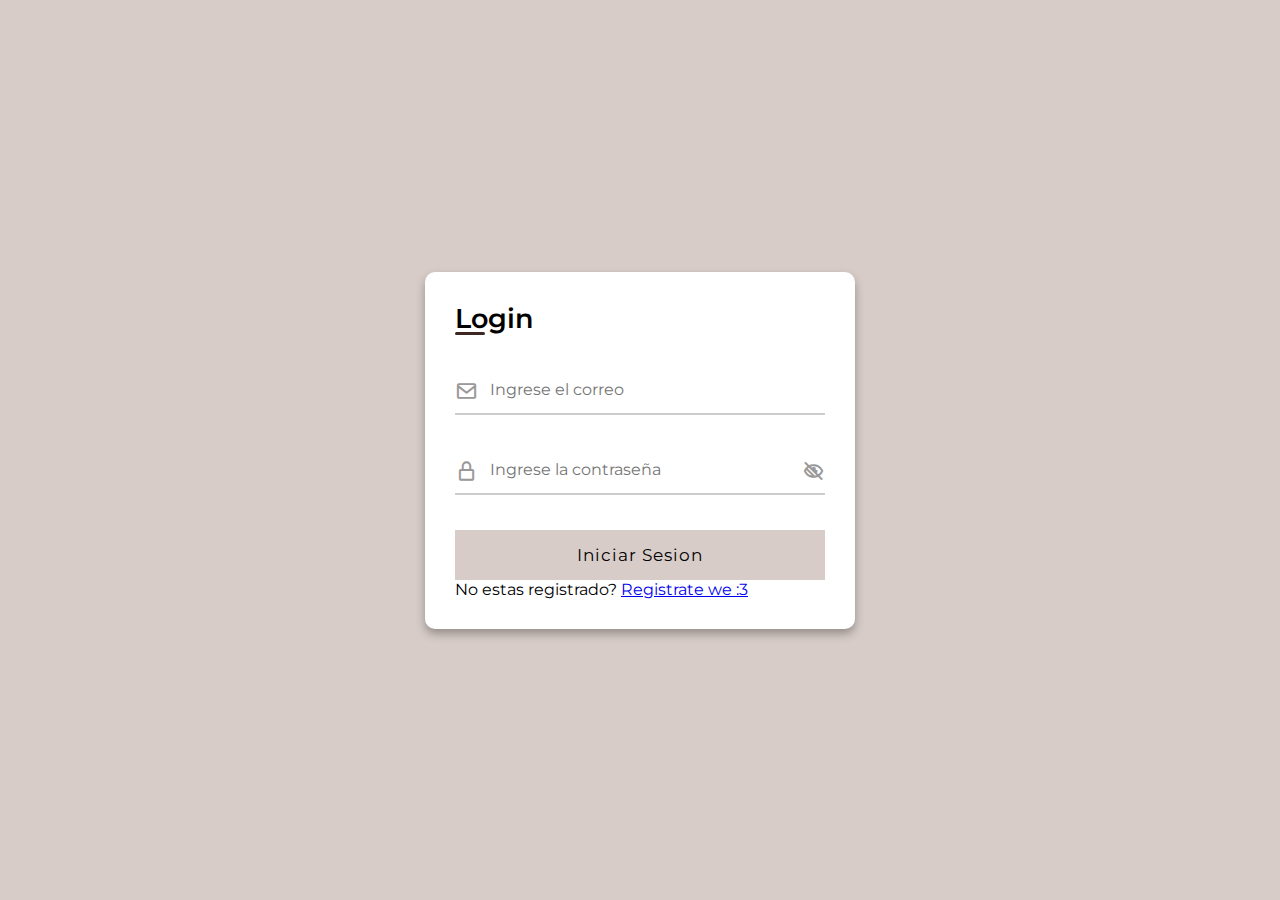
==== login.html @ ae37c012 "login" ====
<!DOCTYPE html>
<html lang="en">

<head>
    <meta charset="UTF-8">
    <meta http-equiv="X-UA-Compatible" content="IE=edge">
    <meta name="viewport" content="width=device-width, initial-scale=1.0">
    <title> Login </title>

    <!-- CSS -->
    <link rel="stylesheet" href="/Css/login.css">

    <!-- ICONOS -->
    <link href='https://unpkg.com/boxicons@2.1.4/css/boxicons.min.css' rel='stylesheet'>
</head>

<body>

    <div class="container">
        <div class="form">
            <div class="form-login">
                <span class="title"> Login </span>
                <form action="#" method="post">
                    <div class="input-field">
                        <input type="email" name="email" id="email" placeholder="Ingrese el correo" required>
                        <i class='bx bx-envelope icon'></i>
                    </div>
                    <div class="input-field">
                        <input type="password" name="contrasena" id="contrasena" placeholder="Ingrese la contraseña" required>
                        <i class='bx bx-lock-alt icon'></i>
                        <i class='bx bx-low-vision showHidePw' ></i>
                    </div>

                    <div class="input-field button">
                       <input type="button" value="Iniciar Sesion">
                    </div>
                </form>
                <div class="login-signup">
                    <span class="text"> No estas registrado? 
                        <a href="registro.html" class="text signup-text"> Registrate we :3 </a>
                    </span>
                </div>
            </div>
        </div>
    </div>
</body>

</html>
---- Css/login.css ----
@import url('https://fonts.googleapis.com/css2?family=Montserrat:wght@300;400;500;600&display=swap');

* {
    font-family: 'Montserrat', sans-serif;
    margin: 0;
    padding: 0;
    box-sizing: border-box;
}

body {
    height: 100vh;
    display: flex;
    align-items: center;
    justify-content: center;
    background-color: #D7CCC8;
}


.container {
    position: relative;
    max-width: 430px;
    width: 100%;
    background: #FFFFFF;
    box-shadow: 0 5px 10px rgb(0, 0, 0, 0.3);
    border-radius: 10px;
}

.container .form {
    padding: 30px;
}

.container .form .title {
    position: relative;
    font-size: 27px;
    font-weight: 600;
}

.form .title::before {
    content: '';
    position: absolute;
    left: 0;
    bottom: 0;
    height: 3px;
    width: 30px;
    background-color: #3E2723;
    border-radius: 25px;
}

.form .input-field {
    margin-top: 30px;
    position: relative;
    background-color: #D7CCC8;
    height: 50px;
    width: 100%;
    margin-top: 30px;
}

.input-field input {
    height: 100%;
    width: 100%;
    position: absolute;
    padding: 0 35px;
    border: none;
    outline: none;
    border-bottom: 2px solid #ccc;
    border-top: 2px solid transparent;
    transition: all 0.2s ease;
    font-size: 16px;
}


.input-field i {
    position: absolute;
    top: 50%; 
    transform: translateY(-50%);
    color: #999;
    font-size: 23px;
    transition: all 0.2s ease;
}

.input-field i.icon {
    left: 0;
}

.input-field i.showHidePw {
    right: 0;
}

/*Aparece la linea de color en el campo cuando pasa el cursor*/
.input-field input:is(:focus, :valid) {
    border-bottom-color: #424242;
}


.form .button{
    margin-top: 35px;  
}

.form .button input{
    border: none;
    background-color: #D7CCC8;
    letter-spacing: 1px;
    border-radius: 6px;
    font-size: 17px;
    font-style: 500;
    cursor: pointer;
}
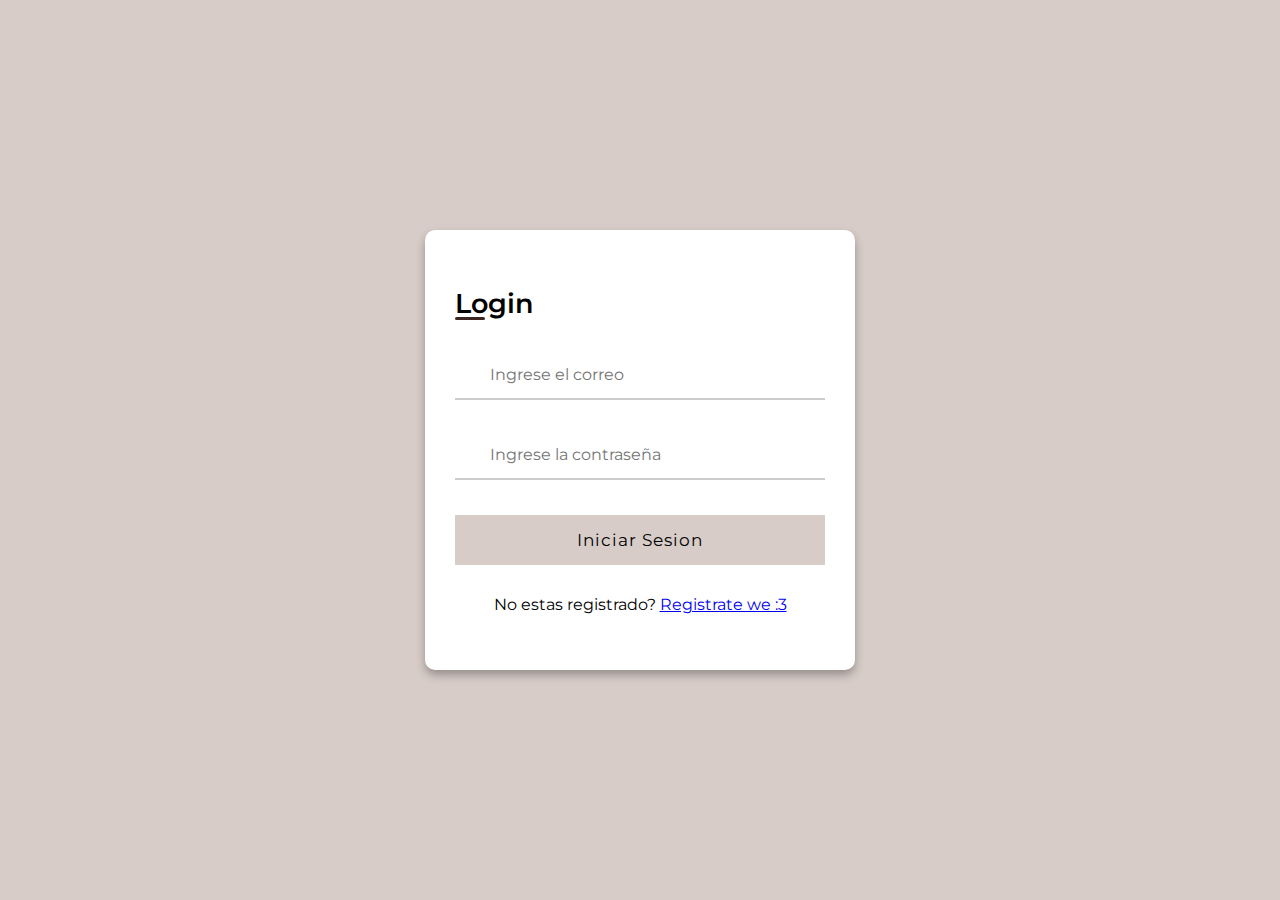
==== commit fcf8283c: "Login" ====
--- a/login.html
+++ b/login.html
@@ -11,24 +11,62 @@
     <link rel="stylesheet" href="/Css/login.css">
 
     <!-- ICONOS -->
-    <link href='https://unpkg.com/boxicons@2.1.4/css/boxicons.min.css' rel='stylesheet'>
+    <link rel="stylesheet" href="https://unicons.iconscout.com/release/v4.0.0/css/line.css">
 </head>
 
 <body>
 
     <div class="container">
-        <div class="form">
-            <div class="form-login">
+        <div class="forms">
+            <div class="form login">
                 <span class="title"> Login </span>
                 <form action="#" method="post">
                     <div class="input-field">
                         <input type="email" name="email" id="email" placeholder="Ingrese el correo" required>
-                        <i class='bx bx-envelope icon'></i>
+                        <i class="uil uil-envelope icon"></i>
                     </div>
                     <div class="input-field">
-                        <input type="password" name="contrasena" id="contrasena" placeholder="Ingrese la contraseña" required>
-                        <i class='bx bx-lock-alt icon'></i>
-                        <i class='bx bx-low-vision showHidePw' ></i>
+                        <input type="password" name="contrasena" id="contrasena" class="contrasena" placeholder="Ingrese la contraseña" required>
+                        <i class="uil uil-padlock icon"></i>
+                        <i class="uil uil-eye-slash showHidePw" ></i>
+                        
+                    </div>
+
+                    <div class="input-field button">
+                       <a href="/Index.html"><input type="button" value="Iniciar Sesion" ></a>
+                    </div>
+                </form>
+                <div class="login-signup">
+                    <span class="text"> No estas registrado? 
+                        <a href="#" class="text signup-link"> Registrate we :3 </a>
+                    </span>
+                </div>
+            </div>
+
+            <!-- Registro-->
+            <div class="form signup">
+                <span class="title"> Registro </span>
+                <form action="#" method="post">
+                    <div class="input-field">
+                        <input type="nombre" name="nombre" id="nombre" placeholder="Ingrese su nombre" required>
+                        <i class="uil uil-user-square icon"></i>
+                    </div>
+                    <div class="input-field">
+                        <input type="cedula" name="cedula" id="cedula" placeholder="Ingrese su cedula" required>
+                        <i class="uil uil-credit-card icon"></i>
+                    </div>
+                    <div class="input-field">
+                        <input type="telefono" name="telefono" id="telefono" placeholder="Ingrese su telefono" required>
+                        <i class="uil uil-phone icon"></i>
+                    </div>
+                    <div class="input-field">
+                        <input type="email" name="email" id="email" placeholder="Ingrese el correo" required>
+                        <i class="uil uil-envelope icon"></i>
+                    </div>
+                    <div class="input-field">
+                        <input type="password" name="contrasena" id="contrasena" class="contrasena" placeholder="Ingrese la contraseña" required>
+                        <i class="uil uil-padlock icon"></i>
+                        <i class="uil uil-eye-slash showHidePw" ></i>
                     </div>
 
                     <div class="input-field button">
@@ -36,13 +74,15 @@
                     </div>
                 </form>
                 <div class="login-signup">
-                    <span class="text"> No estas registrado? 
-                        <a href="registro.html" class="text signup-text"> Registrate we :3 </a>
+                    <span class="text"> Ya estas registrado? 
+                        <a href="#" class="text login-link"> Inicia sesión we :3 </a>
                     </span>
                 </div>
             </div>
         </div>
     </div>
+
+  <script src="/Js/login.js"></script>
 </body>
 
 </html>--- a/Css/login.css
+++ b/Css/login.css
@@ -23,10 +23,43 @@
     background: #FFFFFF;
     box-shadow: 0 5px 10px rgb(0, 0, 0, 0.3);
     border-radius: 10px;
+    overflow: hidden;
+}
+
+.container .forms {
+    width: 200%;
+    align-items: center;
+    height: 440px;
+    display: flex;
+    transition: height 0.2s ease ;
+}
+
+.container.active .login {
+    margin-left: -50%;
+    opacity: 0;
+    transition: margin-left 0.18s ease, opacity 0.15s ease;
+}
+
+.container .signup {
+    opacity: 0;
+    transition: opacoty 0.09s ease;
+}
+
+.container.active .signup {
+   opacity: 1;
+   transition: opacity 0.02s ease;
+}
+
+
+.container.active .forms {
+    height: 600px;
 }
 
 .container .form {
+    width: 50%;
     padding: 30px;
+    background-color: #FFFFFF;
+    transition: margin-left 0.18s ease;
 }
 
 .container .form .title {
@@ -71,7 +104,7 @@
 
 .input-field i {
     position: absolute;
-    top: 50%; 
+    top: 50%;
     transform: translateY(-50%);
     color: #999;
     font-size: 23px;
@@ -84,6 +117,8 @@
 
 .input-field i.showHidePw {
     right: 0;
+    cursor: pointer;
+    padding: 10px;
 }
 
 /*Aparece la linea de color en el campo cuando pasa el cursor*/
@@ -92,11 +127,11 @@
 }
 
 
-.form .button{
-    margin-top: 35px;  
+.form .button {
+    margin-top: 35px;
 }
 
-.form .button input{
+.form .button input {
     border: none;
     background-color: #D7CCC8;
     letter-spacing: 1px;
@@ -104,4 +139,15 @@
     font-size: 17px;
     font-style: 500;
     cursor: pointer;
+    transition: all 0.3s ease;
 }
+
+.button input:hover {
+    background-color: #8D6E63;
+}
+
+
+.form .login-signup {
+    margin-top: 30px;
+    text-align: center;
+}